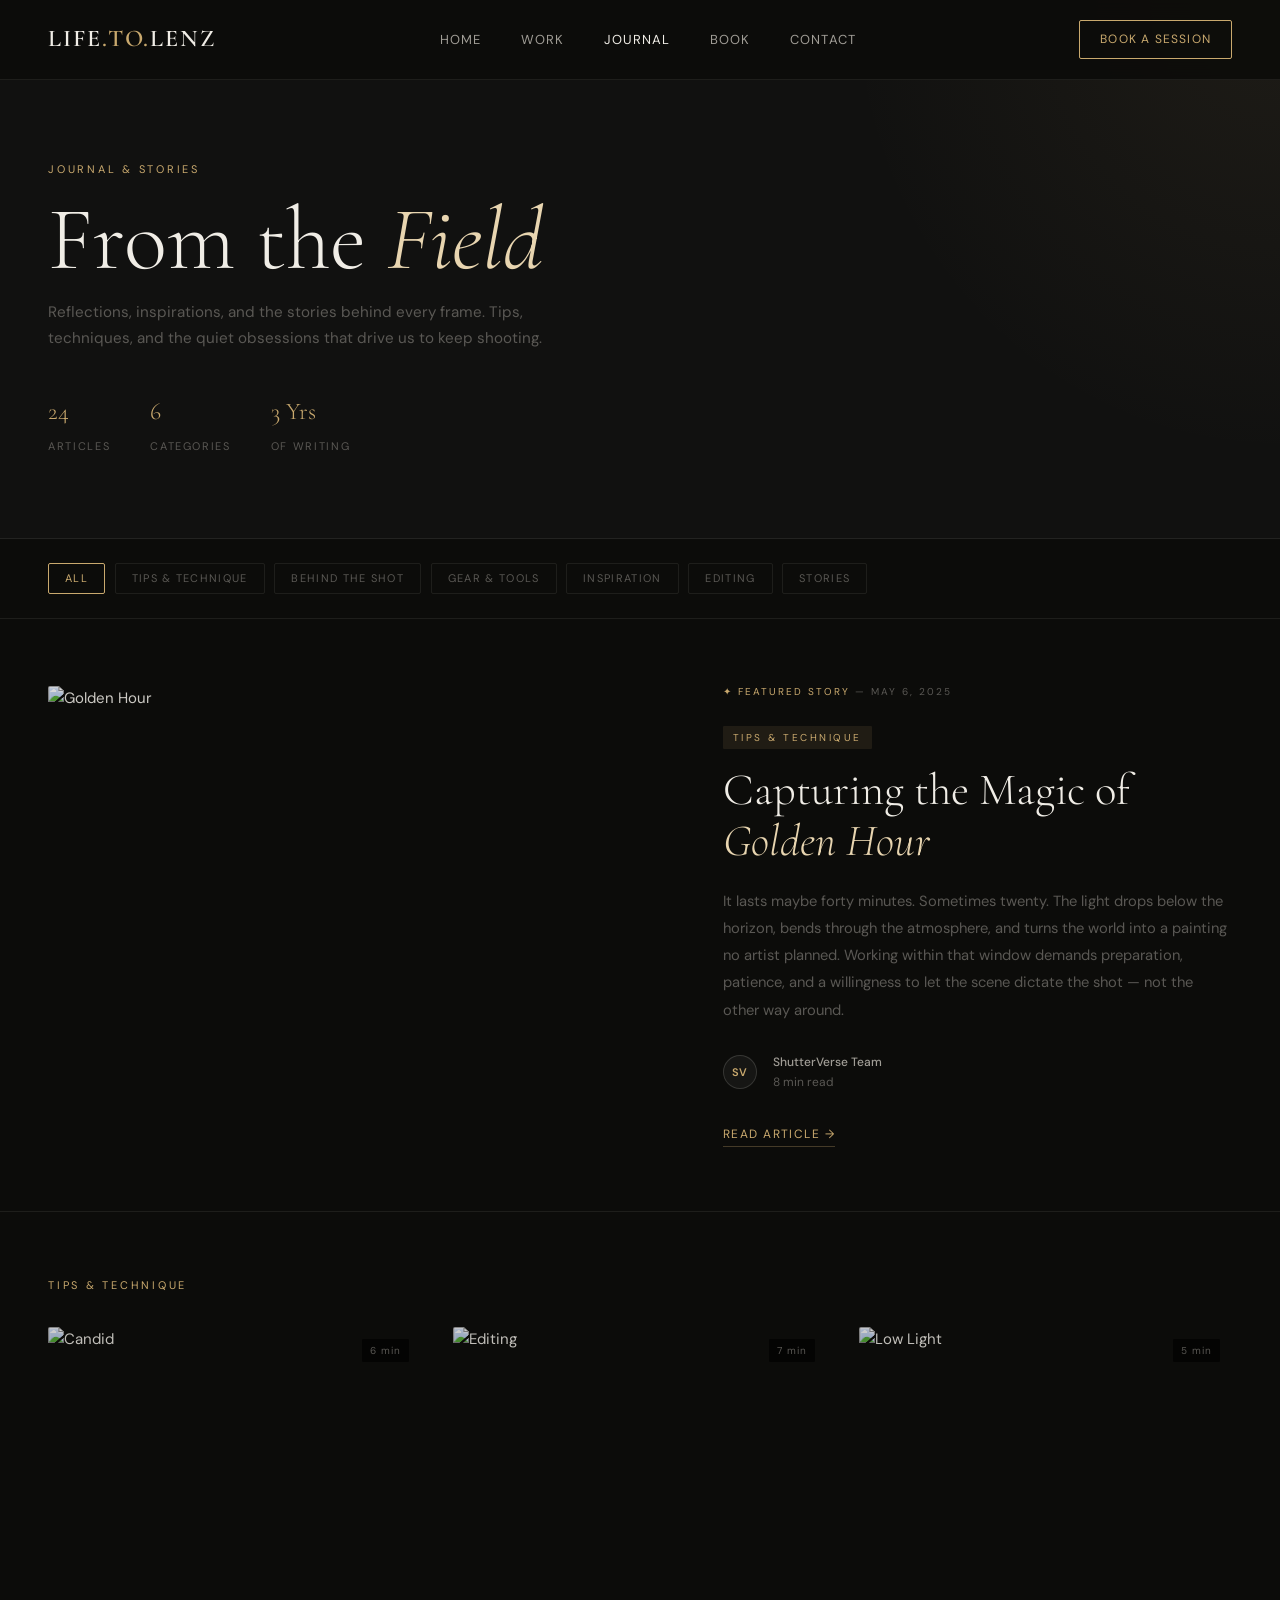
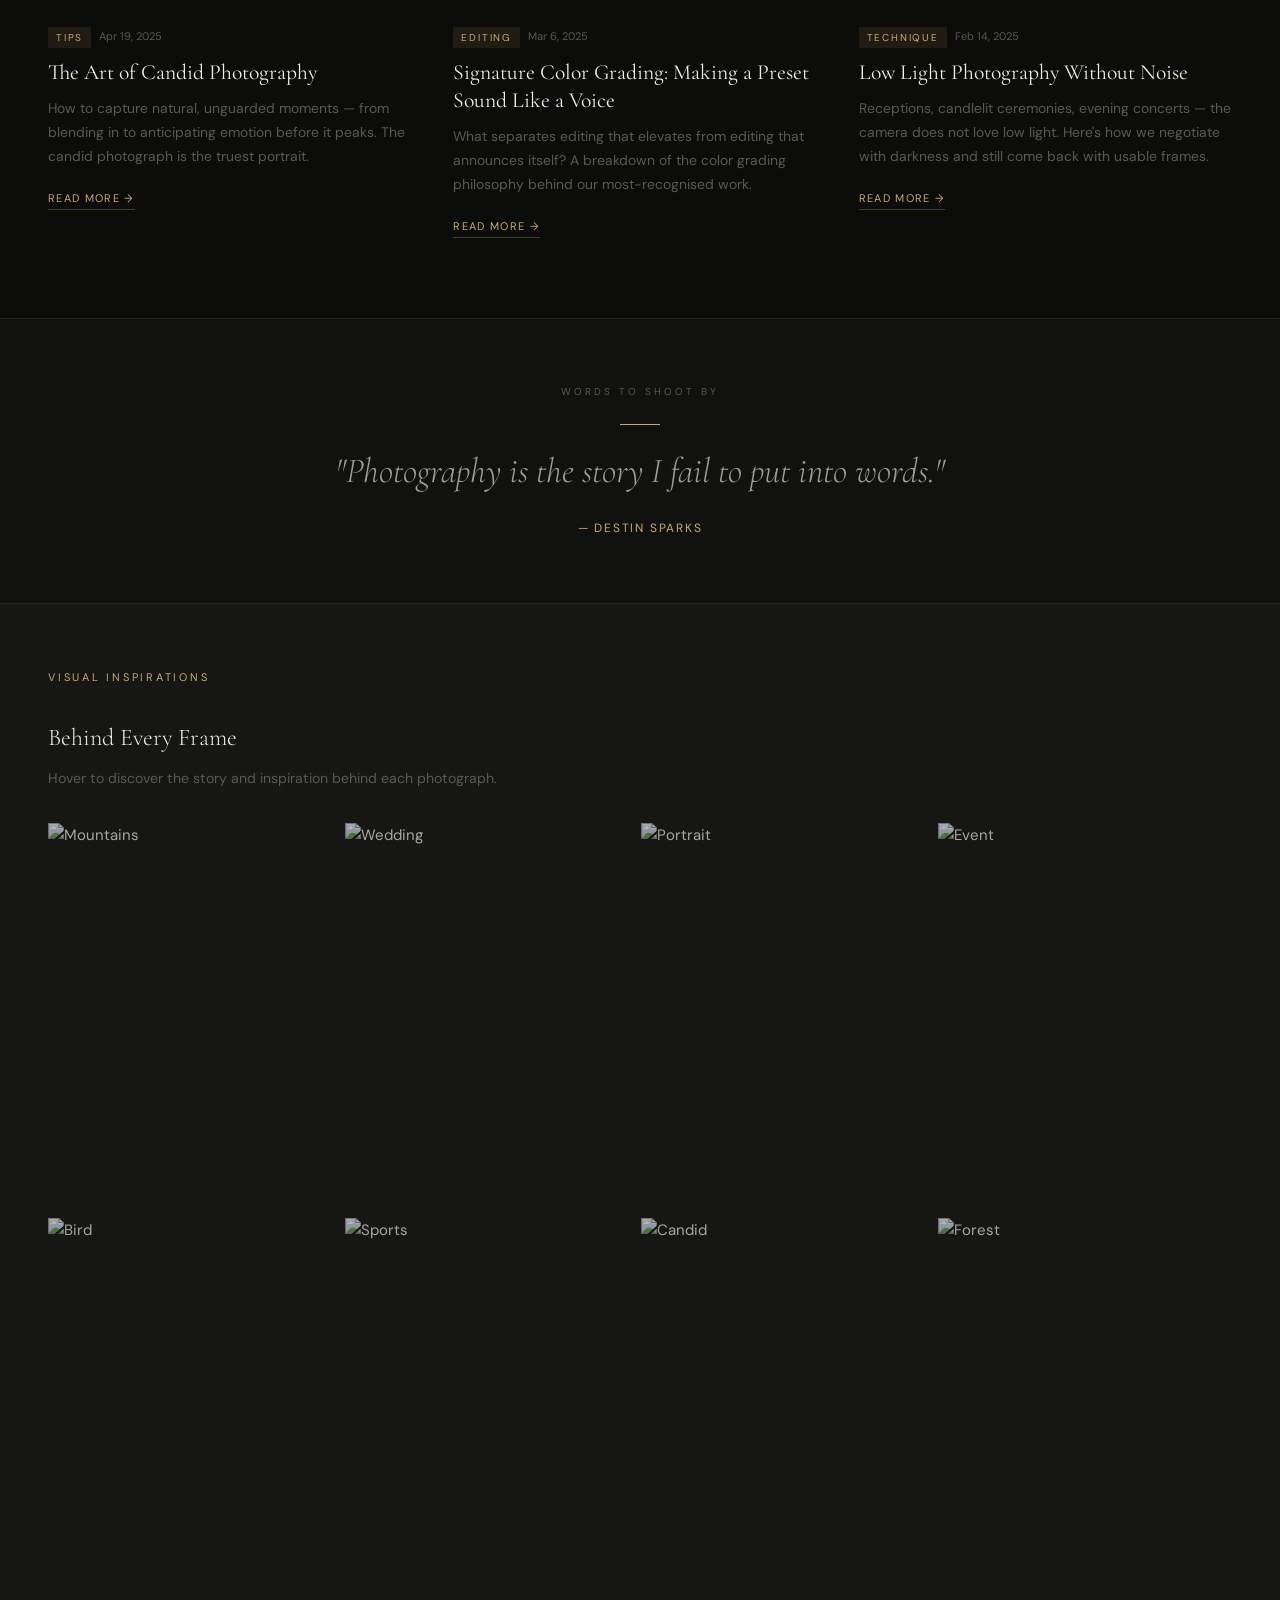
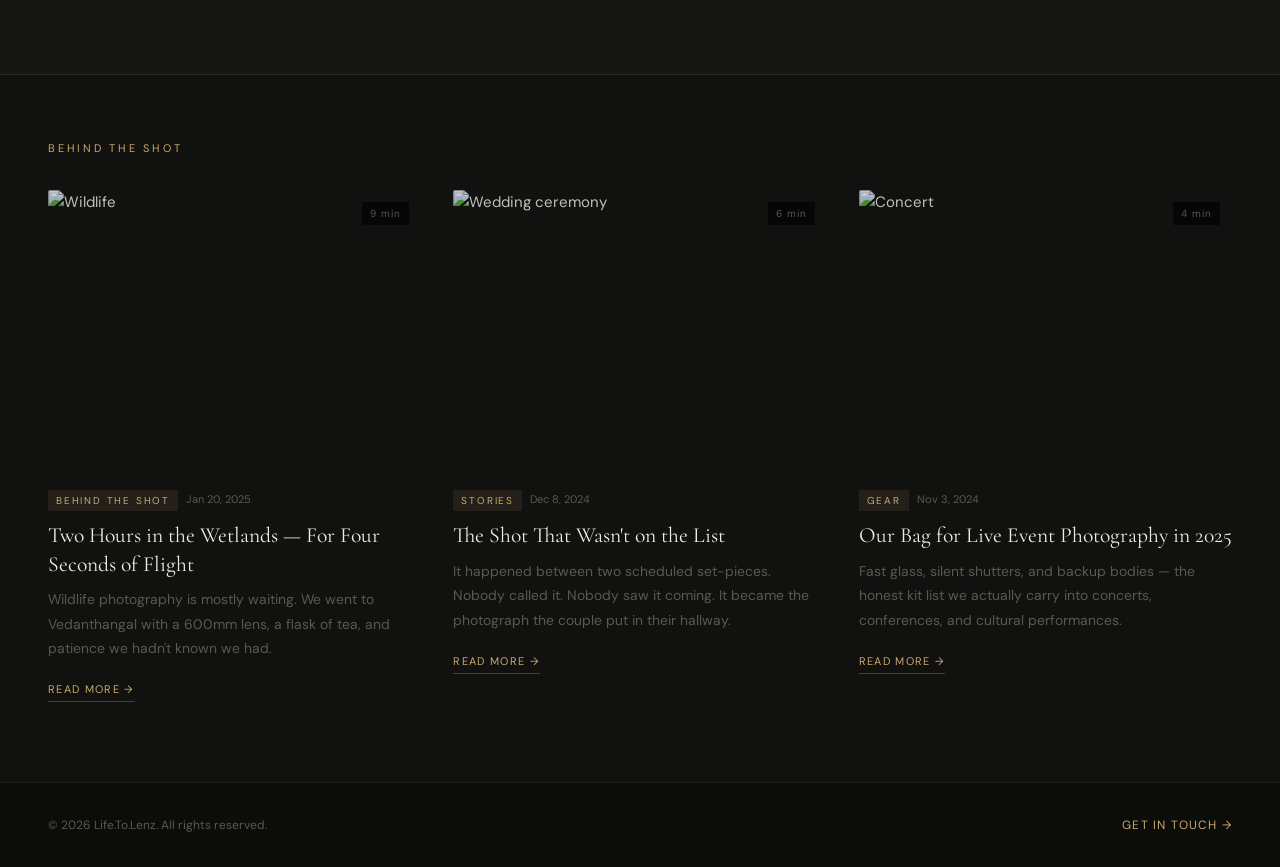
==== article.html @ 13a3fc23 "Changes upto all pages navigation - images pending" ====
<!DOCTYPE html>
<html lang="en">
<head>
<meta charset="UTF-8" />
<meta name="viewport" content="width=device-width, initial-scale=1.0" />
<title>Journal | ShutterVerse</title>
<link href="https://fonts.googleapis.com/css2?family=Cormorant+Garamond:ital,wght@0,300;0,400;0,600;1,300;1,400&family=DM+Sans:wght@300;400;500&display=swap" rel="stylesheet" />
<link rel="stylesheet" href="/CSS/article.css">
</head>
<body>

<nav>
  <a href="index.html" class="logo">LIFE<span>.TO.</span>LENZ</a>
  <ul>
    <li><a href="index.html">Home</a></li>
    <li><a href="work.html">Work</a></li>
    <li><a href="articles.html" class="active">Journal</a></li>
    <li><a href="booking.html">Book</a></li>
    <li><a href="contact.html">Contact</a></li>
  </ul>
  <a href="booking.html" class="nav-cta">Book a Session</a>
</nav>

<div class="page-header">
  <p class="page-eyebrow">Journal & Stories</p>
  <h1 class="page-title">From the <em>Field</em></h1>
  <p class="page-sub">Reflections, inspirations, and the stories behind every frame. Tips, techniques, and the quiet obsessions that drive us to keep shooting.</p>
  <div class="header-meta">
    <div class="header-meta-item"><strong>24</strong><span>Articles</span></div>
    <div class="header-meta-item"><strong>6</strong><span>Categories</span></div>
    <div class="header-meta-item"><strong>3 Yrs</strong><span>Of Writing</span></div>
  </div>
</div>

<!-- FILTER TAGS -->
<div class="filter-bar">
  <button class="tag-btn active">All</button>
  <button class="tag-btn">Tips & Technique</button>
  <button class="tag-btn">Behind the Shot</button>
  <button class="tag-btn">Gear & Tools</button>
  <button class="tag-btn">Inspiration</button>
  <button class="tag-btn">Editing</button>
  <button class="tag-btn">Stories</button>
</div>

<!-- FEATURED -->
<div class="featured">
  <div class="featured-inner">
    <div class="featured-img">
      <img src="https://images.unsplash.com/photo-1476514525535-07fb3b4ae5f1?w=900&q=80" alt="Golden Hour" />
    </div>
    <div>
      <p class="featured-badge"><span>✦ Featured Story</span> — May 6, 2025</p>
      <span class="featured-tag">Tips & Technique</span>
      <h2 class="featured-title">Capturing the Magic of <em>Golden Hour</em></h2>
      <p class="featured-excerpt">It lasts maybe forty minutes. Sometimes twenty. The light drops below the horizon, bends through the atmosphere, and turns the world into a painting no artist planned. Working within that window demands preparation, patience, and a willingness to let the scene dictate the shot — not the other way around.</p>
      <div class="featured-meta">
        <div class="author-avatar">SV</div>
        <div class="meta-text"><strong>ShutterVerse Team</strong>8 min read</div>
      </div>
      <a href="#" class="read-link">Read Article →</a>
    </div>
  </div>
</div>

<!-- ARTICLES GRID: TIPS -->
<div class="articles-section">
  <p class="section-label">Tips & Technique</p>
  <div class="articles-grid">
    <div class="article-card">
      <div class="art-img">
        <img src="https://images.unsplash.com/photo-1495121553079-4c61bcce1894?w=600&q=80" alt="Candid" />
        <span class="read-time">6 min</span>
      </div>
      <div class="art-tags"><span class="art-tag">Tips</span><span class="art-date">Apr 19, 2025</span></div>
      <h3 class="art-title">The Art of Candid Photography</h3>
      <p class="art-excerpt">How to capture natural, unguarded moments — from blending in to anticipating emotion before it peaks. The candid photograph is the truest portrait.</p>
      <a href="#" class="read-link" style="font-size:11px;">Read More →</a>
    </div>
    <div class="article-card">
      <div class="art-img">
        <img src="https://images.unsplash.com/photo-1590486803833-1c5dc8ddd4c8?w=600&q=80" alt="Editing" />
        <span class="read-time">7 min</span>
      </div>
      <div class="art-tags"><span class="art-tag">Editing</span><span class="art-date">Mar 6, 2025</span></div>
      <h3 class="art-title">Signature Color Grading: Making a Preset Sound Like a Voice</h3>
      <p class="art-excerpt">What separates editing that elevates from editing that announces itself? A breakdown of the color grading philosophy behind our most-recognised work.</p>
      <a href="#" class="read-link" style="font-size:11px;">Read More →</a>
    </div>
    <div class="article-card">
      <div class="art-img">
        <img src="https://images.unsplash.com/photo-1452587925148-ce544e77e70d?w=600&q=80" alt="Low Light" />
        <span class="read-time">5 min</span>
      </div>
      <div class="art-tags"><span class="art-tag">Technique</span><span class="art-date">Feb 14, 2025</span></div>
      <h3 class="art-title">Low Light Photography Without Noise</h3>
      <p class="art-excerpt">Receptions, candlelit ceremonies, evening concerts — the camera does not love low light. Here's how we negotiate with darkness and still come back with usable frames.</p>
      <a href="#" class="read-link" style="font-size:11px;">Read More →</a>
    </div>
  </div>
</div>

<!-- INSPIRATION QUOTE -->
<div class="inspiration-block">
  <div class="insp-inner">
    <p class="insp-label">Words to Shoot By</p>
    <div class="insp-divider"></div>
    <p class="insp-quote">"Photography is the story I fail to put into words."</p>
    <p class="insp-author">— Destin Sparks</p>
  </div>
</div>

<!-- PHOTO INSPIRATION GRID -->
<div class="inspo-grid">
  <p class="section-label">Visual Inspirations</p>
  <h2 class="inspo-grid-title">Behind Every Frame</h2>
  <p class="inspo-grid-sub">Hover to discover the story and inspiration behind each photograph.</p>
  <div class="photo-inspo-grid">
    <div class="inspo-item">
      <img src="https://images.unsplash.com/photo-1506905925346-21bda4d32df4?w=500&q=80" alt="Mountains" />
      <div class="inspo-overlay">
        <p class="inspo-theme">Wildlife</p>
        <p class="inspo-name">Silent Peaks, Munnar</p>
        <p class="inspo-desc">Shot at 5:40 AM. The fog wasn't planned — it arrived and stayed just long enough.</p>
      </div>
    </div>
    <div class="inspo-item">
      <img src="https://images.unsplash.com/photo-1519741497674-611481863552?w=500&q=80" alt="Wedding" />
      <div class="inspo-overlay">
        <p class="inspo-theme">Wedding</p>
        <p class="inspo-name">The First Look</p>
        <p class="inspo-desc">Neither of them knew we were watching. That's why it works.</p>
      </div>
    </div>
    <div class="inspo-item">
      <img src="https://images.unsplash.com/photo-1524863479829-916d8e77f114?w=500&q=80" alt="Portrait" />
      <div class="inspo-overlay">
        <p class="inspo-theme">Portrait</p>
        <p class="inspo-name">Power of Smile</p>
        <p class="inspo-desc">We asked her to think of someone she loved. This is what happened next.</p>
      </div>
    </div>
    <div class="inspo-item">
      <img src="https://images.unsplash.com/photo-1540575467063-178a50c2df87?w=500&q=80" alt="Event" />
      <div class="inspo-overlay">
        <p class="inspo-theme">Event</p>
        <p class="inspo-name">The Keynote Moment</p>
        <p class="inspo-desc">Three seconds into the standing ovation. The most honest reaction in the room.</p>
      </div>
    </div>
    <div class="inspo-item">
      <img src="https://images.unsplash.com/photo-1456926631375-92c8ce872def?w=500&q=80" alt="Bird" />
      <div class="inspo-overlay">
        <p class="inspo-theme">Wildlife</p>
        <p class="inspo-name">Voice of Birds</p>
        <p class="inspo-desc">Waited 2 hours in the wetlands. The bird stayed for 4 seconds.</p>
      </div>
    </div>
    <div class="inspo-item">
      <img src="https://images.unsplash.com/photo-1504703395950-b89145a5425b?w=500&q=80" alt="Sports" />
      <div class="inspo-overlay">
        <p class="inspo-theme">Sports</p>
        <p class="inspo-name">Finish Line</p>
        <p class="inspo-desc">The win was in the stride, not the finish. We caught it a step early.</p>
      </div>
    </div>
    <div class="inspo-item">
      <img src="https://images.unsplash.com/photo-1532712938310-34cb3982ef74?w=500&q=80" alt="Candid" />
      <div class="inspo-overlay">
        <p class="inspo-theme">Wedding</p>
        <p class="inspo-name">The Unposed Moment</p>
        <p class="inspo-desc">Not on the shot list. Happened between two scheduled moments. Made the album cover.</p>
      </div>
    </div>
    <div class="inspo-item">
      <img src="https://images.unsplash.com/photo-1441974231531-c6227db76b6e?w=500&q=80" alt="Forest" />
      <div class="inspo-overlay">
        <p class="inspo-theme">Nature</p>
        <p class="inspo-name">Into the Green</p>
        <p class="inspo-desc">The Anamalai hills, post-monsoon. Every breath tasted like rain and chlorophyll.</p>
      </div>
    </div>
  </div>
</div>

<!-- MORE ARTICLES -->
<div class="articles-section" style="background: var(--bg2);">
  <p class="section-label">Behind the Shot</p>
  <div class="articles-grid">
    <div class="article-card">
      <div class="art-img">
        <img src="https://images.unsplash.com/photo-1474511320723-9a56873867b5?w=600&q=80" alt="Wildlife" />
        <span class="read-time">9 min</span>
      </div>
      <div class="art-tags"><span class="art-tag">Behind the Shot</span><span class="art-date">Jan 20, 2025</span></div>
      <h3 class="art-title">Two Hours in the Wetlands — For Four Seconds of Flight</h3>
      <p class="art-excerpt">Wildlife photography is mostly waiting. We went to Vedanthangal with a 600mm lens, a flask of tea, and patience we hadn't known we had.</p>
      <a href="#" class="read-link" style="font-size:11px;">Read More →</a>
    </div>
    <div class="article-card">
      <div class="art-img">
        <img src="https://images.unsplash.com/photo-1511285560929-80b456fea0bc?w=600&q=80" alt="Wedding ceremony" />
        <span class="read-time">6 min</span>
      </div>
      <div class="art-tags"><span class="art-tag">Stories</span><span class="art-date">Dec 8, 2024</span></div>
      <h3 class="art-title">The Shot That Wasn't on the List</h3>
      <p class="art-excerpt">It happened between two scheduled set-pieces. Nobody called it. Nobody saw it coming. It became the photograph the couple put in their hallway.</p>
      <a href="#" class="read-link" style="font-size:11px;">Read More →</a>
    </div>
    <div class="article-card">
      <div class="art-img">
        <img src="https://images.unsplash.com/photo-1501281668745-f7f57925c3b4?w=600&q=80" alt="Concert" />
        <span class="read-time">4 min</span>
      </div>
      <div class="art-tags"><span class="art-tag">Gear</span><span class="art-date">Nov 3, 2024</span></div>
      <h3 class="art-title">Our Bag for Live Event Photography in 2025</h3>
      <p class="art-excerpt">Fast glass, silent shutters, and backup bodies — the honest kit list we actually carry into concerts, conferences, and cultural performances.</p>
      <a href="#" class="read-link" style="font-size:11px;">Read More →</a>
    </div>
  </div>
</div>

<!-- <div class="load-more-wrap">
  <button class="btn-ghost">Load More Articles</button>
</div> -->

<footer>
  <span>© 2026 Life.To.Lenz. All rights reserved.</span>
  <a href="contact.html" style="color:var(--accent);text-decoration:none;font-size:12px;letter-spacing:0.1em;text-transform:uppercase;">Get in Touch →</a>
</footer>

<script src="/JS/article.js"></script> 
</script>
</body>
</html>
---- CSS/article.css ----
*, *::before, *::after { box-sizing: border-box; margin: 0; padding: 0; }
:root {
  --bg: #0c0c0a; --bg2: #111110; --bg3: #161614;
  --fg: #f0ede6; --fg2: #a09d96; --fg3: #5a5854;
  --accent: #c9a96e; --accent2: #e8d5b0;
  --border: rgba(240,237,230,0.08); --border2: rgba(240,237,230,0.15);
}
body { background: var(--bg); color: var(--fg); font-family: 'DM Sans', sans-serif; font-size: 15px; line-height: 1.7; overflow-x: hidden; }

/* NAV */
nav { position: fixed; top: 0; left: 0; right: 0; z-index: 100; display: flex; align-items: center; justify-content: space-between; padding: 1.2rem 3rem; background: rgba(12,12,10,0.92); backdrop-filter: blur(12px); border-bottom: 1px solid var(--border); }
.logo { font-family: 'Cormorant Garamond', serif; font-size: 1.5rem; font-weight: 600; color: var(--fg); text-decoration: none; }
.logo span { color: var(--accent); }
nav ul { display: flex; gap: 2.5rem; list-style: none; }
nav a { color: var(--fg2); text-decoration: none; font-size: 13px; letter-spacing: 0.08em; text-transform: uppercase; transition: color 0.2s; }
nav a:hover, nav a.active { color: var(--fg); }
.nav-cta { border: 1px solid var(--accent); color: var(--accent) !important; padding: 0.5rem 1.25rem; border-radius: 2px; font-size: 12px; letter-spacing: 0.1em; transition: background 0.2s, color 0.2s; }
.nav-cta:hover { background: var(--accent); color: var(--bg) !important; }

/* PAGE HEADER */
.page-header { padding: 10rem 3rem 5rem; background: var(--bg2); border-bottom: 1px solid var(--border); position: relative; overflow: hidden; }
.page-header::before { content: ''; position: absolute; top: 0; right: 0; width: 40%; height: 100%; background: radial-gradient(ellipse at top right, rgba(201,169,110,0.07) 0%, transparent 60%); }
.page-eyebrow { font-size: 11px; letter-spacing: 0.25em; text-transform: uppercase; color: var(--accent); margin-bottom: 1rem; }
.page-title { font-family: 'Cormorant Garamond', serif; font-size: clamp(3rem, 7vw, 6rem); font-weight: 300; line-height: 1.0; color: var(--fg); }
.page-title em { font-style: italic; color: var(--accent2); }
.page-sub { margin-top: 1rem; color: var(--fg3); font-size: 0.95rem; max-width: 520px; }
.header-meta { display: flex; gap: 2.5rem; margin-top: 2.5rem; }
.header-meta-item strong { display: block; font-size: 1.5rem; font-family: 'Cormorant Garamond', serif; color: var(--accent); font-weight: 300; }
.header-meta-item span { font-size: 11px; letter-spacing: 0.15em; text-transform: uppercase; color: var(--fg3); }

/* FILTER */
.filter-bar { display: flex; gap: 0.6rem; padding: 1.5rem 3rem; border-bottom: 1px solid var(--border); background: var(--bg); flex-wrap: wrap; }
.tag-btn { background: none; border: 1px solid var(--border); color: var(--fg3); font-size: 11px; letter-spacing: 0.12em; text-transform: uppercase; padding: 0.45rem 1rem; border-radius: 2px; cursor: pointer; font-family: 'DM Sans', sans-serif; transition: all 0.2s; }
.tag-btn:hover, .tag-btn.active { border-color: var(--accent); color: var(--accent); }

/* FEATURED ARTICLE */
.featured { padding: 4rem 3rem; border-bottom: 1px solid var(--border); }
.featured-inner { display: grid; grid-template-columns: 1.2fr 1fr; gap: 4rem; align-items: center; }
.featured-img { aspect-ratio: 4/3; overflow: hidden; border-radius: 2px; }
.featured-img img { width: 100%; height: 100%; object-fit: cover; filter: brightness(0.85); transition: transform 0.6s, filter 0.4s; }
.featured-img:hover img { transform: scale(1.03); filter: brightness(1); }
.featured-tag { font-size: 10px; letter-spacing: 0.25em; text-transform: uppercase; color: var(--accent); background: rgba(201,169,110,0.1); padding: 3px 10px; border-radius: 1px; display: inline-block; margin-bottom: 1rem; }
.featured-badge { font-size: 10px; letter-spacing: 0.2em; text-transform: uppercase; color: var(--fg3); margin-bottom: 1.5rem; }
.featured-badge span { color: var(--accent); }
.featured-title { font-family: 'Cormorant Garamond', serif; font-size: clamp(1.8rem, 3.5vw, 2.8rem); font-weight: 300; color: var(--fg); line-height: 1.15; margin-bottom: 1.25rem; }
.featured-title em { font-style: italic; color: var(--accent2); }
.featured-excerpt { font-size: 0.92rem; color: var(--fg3); line-height: 1.85; margin-bottom: 1.75rem; }
.featured-meta { display: flex; align-items: center; gap: 1rem; margin-bottom: 1.75rem; }
.author-avatar { width: 34px; height: 34px; border-radius: 50%; background: var(--bg3); border: 1px solid var(--border2); display: flex; align-items: center; justify-content: center; font-size: 11px; font-weight: 600; color: var(--accent); flex-shrink: 0; }
.meta-text { font-size: 12px; color: var(--fg3); }
.meta-text strong { color: var(--fg2); font-weight: 500; display: block; }
.read-link { display: inline-flex; align-items: center; gap: 0.5rem; color: var(--accent); text-decoration: none; font-size: 12px; letter-spacing: 0.12em; text-transform: uppercase; border-bottom: 1px solid rgba(201,169,110,0.3); padding-bottom: 2px; transition: border-color 0.2s; }
.read-link:hover { border-color: var(--accent); }

/* ARTICLES GRID */
.articles-section { padding: 4rem 3rem 5rem; }
.section-label { font-size: 11px; letter-spacing: 0.25em; text-transform: uppercase; color: var(--accent); margin-bottom: 2rem; }
.articles-grid { display: grid; grid-template-columns: repeat(3, 1fr); gap: 2rem; }
.article-card { cursor: pointer; }
.article-card:hover .art-img img { transform: scale(1.04); filter: brightness(1); }
.art-img { aspect-ratio: 4/3; overflow: hidden; border-radius: 2px; margin-bottom: 1.25rem; position: relative; }
.art-img img { width: 100%; height: 100%; object-fit: cover; filter: brightness(0.8); transition: transform 0.5s, filter 0.4s; }
.art-img .read-time { position: absolute; top: 0.75rem; right: 0.75rem; background: rgba(0,0,0,0.65); color: var(--fg3); font-size: 10px; letter-spacing: 0.1em; padding: 3px 8px; border-radius: 1px; }
.art-tags { display: flex; gap: 0.5rem; flex-wrap: wrap; margin-bottom: 0.65rem; }
.art-tag { font-size: 10px; letter-spacing: 0.18em; text-transform: uppercase; color: var(--accent); background: rgba(201,169,110,0.1); padding: 2px 8px; border-radius: 1px; }
.art-date { font-size: 11px; color: var(--fg3); }
.art-title { font-family: 'Cormorant Garamond', serif; font-size: 1.35rem; font-weight: 400; color: var(--fg); line-height: 1.3; margin-bottom: 0.6rem; }
.art-excerpt { font-size: 0.87rem; color: var(--fg3); line-height: 1.75; margin-bottom: 1rem; }

/* INSPIRATION QUOTE BLOCKS */
.inspiration-block { background: var(--bg2); border-top: 1px solid var(--border); border-bottom: 1px solid var(--border); padding: 4rem 3rem; margin: 0; }
.insp-inner { max-width: 800px; margin: 0 auto; text-align: center; }
.insp-label { font-size: 10px; letter-spacing: 0.3em; text-transform: uppercase; color: var(--fg3); margin-bottom: 1.5rem; }
.insp-quote { font-family: 'Cormorant Garamond', serif; font-size: clamp(1.5rem, 3vw, 2.2rem); font-weight: 300; font-style: italic; color: var(--fg2); line-height: 1.5; margin-bottom: 1.25rem; }
.insp-author { font-size: 12px; letter-spacing: 0.15em; text-transform: uppercase; color: var(--accent); }
.insp-divider { width: 40px; height: 1px; background: var(--accent); margin: 1.25rem auto; }

/* PHOTO INSPIRATION GRID */
.inspo-grid { padding: 4rem 3rem; background: var(--bg3); border-bottom: 1px solid var(--border); }
.inspo-grid-title { font-family: 'Cormorant Garamond', serif; font-size: 1.5rem; font-weight: 300; color: var(--fg); margin-bottom: 0.5rem; }
.inspo-grid-sub { font-size: 0.88rem; color: var(--fg3); margin-bottom: 2rem; }
.photo-inspo-grid { display: grid; grid-template-columns: repeat(4, 1fr); gap: 2px; }
.inspo-item { position: relative; aspect-ratio: 3/4; overflow: hidden; cursor: pointer; }
.inspo-item img { width: 100%; height: 100%; object-fit: cover; filter: brightness(0.7) grayscale(30%); transition: filter 0.4s, transform 0.5s; }
.inspo-item:hover img { filter: brightness(1) grayscale(0%); transform: scale(1.04); }
.inspo-overlay { position: absolute; inset: 0; padding: 1.25rem; display: flex; flex-direction: column; justify-content: flex-end; background: linear-gradient(to top, rgba(0,0,0,0.75) 0%, transparent 55%); opacity: 0; transition: opacity 0.3s; }
.inspo-item:hover .inspo-overlay { opacity: 1; }
.inspo-theme { font-size: 10px; letter-spacing: 0.2em; text-transform: uppercase; color: var(--accent); margin-bottom: 0.3rem; }
.inspo-name { font-family: 'Cormorant Garamond', serif; font-size: 1rem; color: var(--fg); font-weight: 300; }
.inspo-desc { font-size: 11px; color: var(--fg3); margin-top: 0.25rem; line-height: 1.5; }

/* LOAD MORE */
.load-more-wrap { text-align: center; padding: 3rem; }
.btn-ghost { border: 1px solid var(--border2); color: var(--fg); padding: 0.85rem 2.5rem; border-radius: 2px; font-size: 12px; letter-spacing: 0.1em; text-transform: uppercase; text-decoration: none; font-family: 'DM Sans', sans-serif; background: none; cursor: pointer; transition: border-color 0.2s, color 0.2s; }
.btn-ghost:hover { border-color: var(--accent); color: var(--accent); }

footer { background: var(--bg); border-top: 1px solid var(--border); padding: 2rem 3rem; display: flex; justify-content: space-between; align-items: center; font-size: 12px; color: var(--fg3); }

@media (max-width: 900px) {
  nav ul { display: none; }
  nav { padding: 1rem 1.5rem; }
  .page-header { padding: 8rem 1.5rem 3rem; }
  .featured-inner { grid-template-columns: 1fr; gap: 2rem; }
  .articles-grid { grid-template-columns: 1fr; }
  .photo-inspo-grid { grid-template-columns: repeat(2, 1fr); }
  .featured, .articles-section, .inspo-grid { padding: 3rem 1.5rem; }
  .filter-bar { padding: 1.25rem 1.5rem; }
}
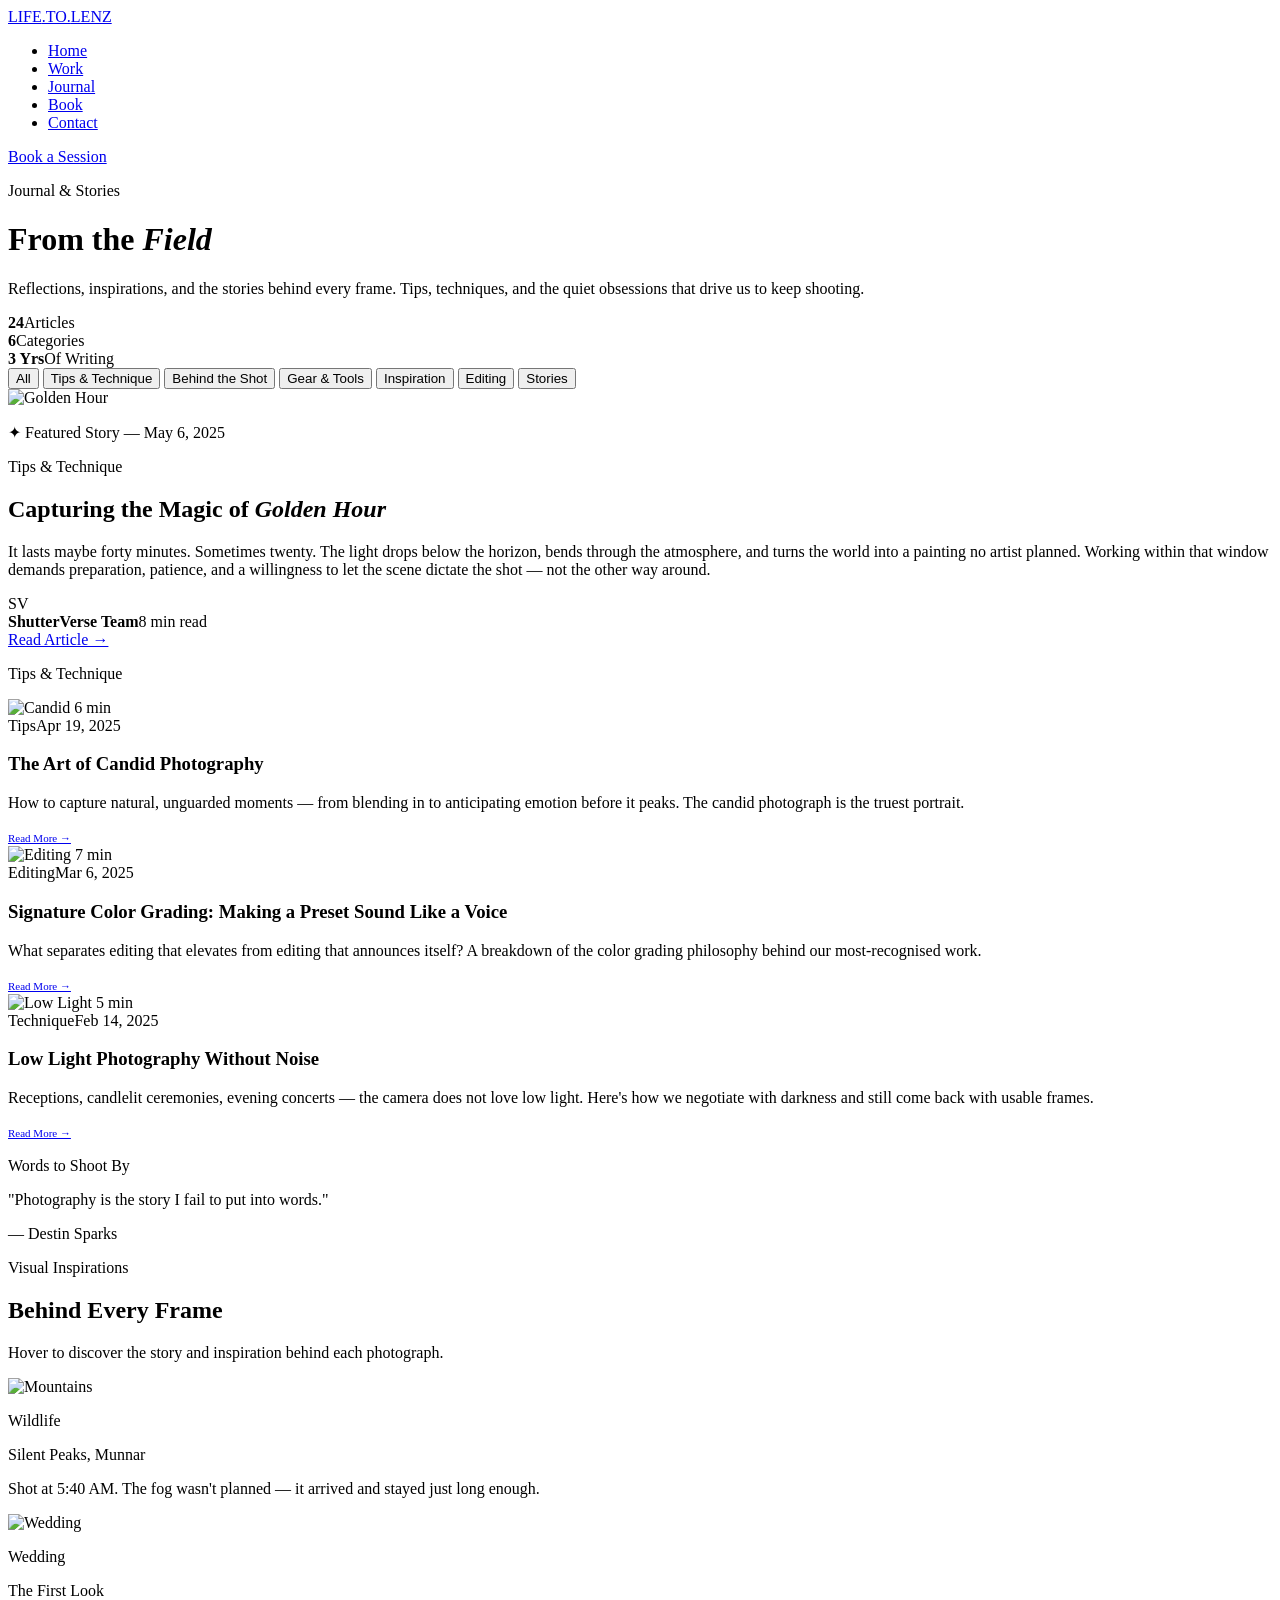
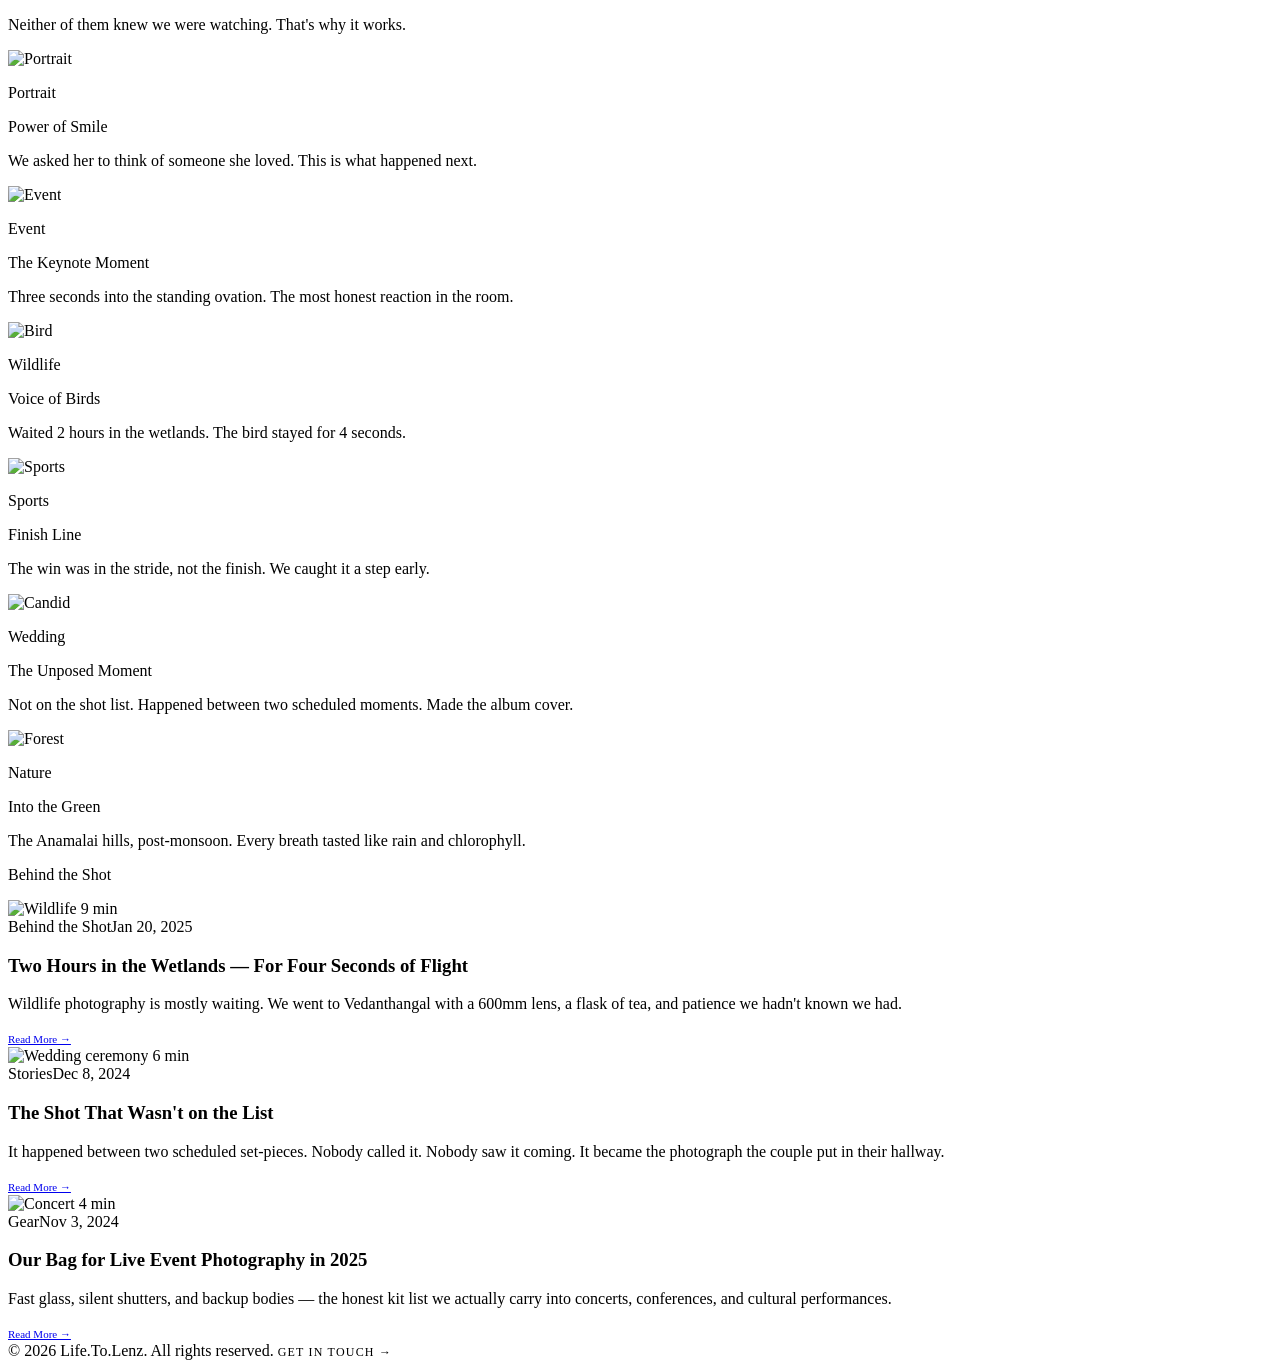
==== commit 656ffab9: "Navigation changes" ====
--- a/article.html
+++ b/article.html
@@ -5,7 +5,7 @@
 <meta name="viewport" content="width=device-width, initial-scale=1.0" />
 <title>Journal | ShutterVerse</title>
 <link href="https://fonts.googleapis.com/css2?family=Cormorant+Garamond:ital,wght@0,300;0,400;0,600;1,300;1,400&family=DM+Sans:wght@300;400;500&display=swap" rel="stylesheet" />
-<link rel="stylesheet" href="/CSS/article.css">
+<link rel="stylesheet" href="css/article.css">
 </head>
 <body>
 
@@ -229,7 +229,7 @@
   <a href="contact.html" style="color:var(--accent);text-decoration:none;font-size:12px;letter-spacing:0.1em;text-transform:uppercase;">Get in Touch →</a>
 </footer>
 
-<script src="/JS/article.js"></script> 
+<script src="js/article.js"></script> 
 </script>
 </body>
 </html>
